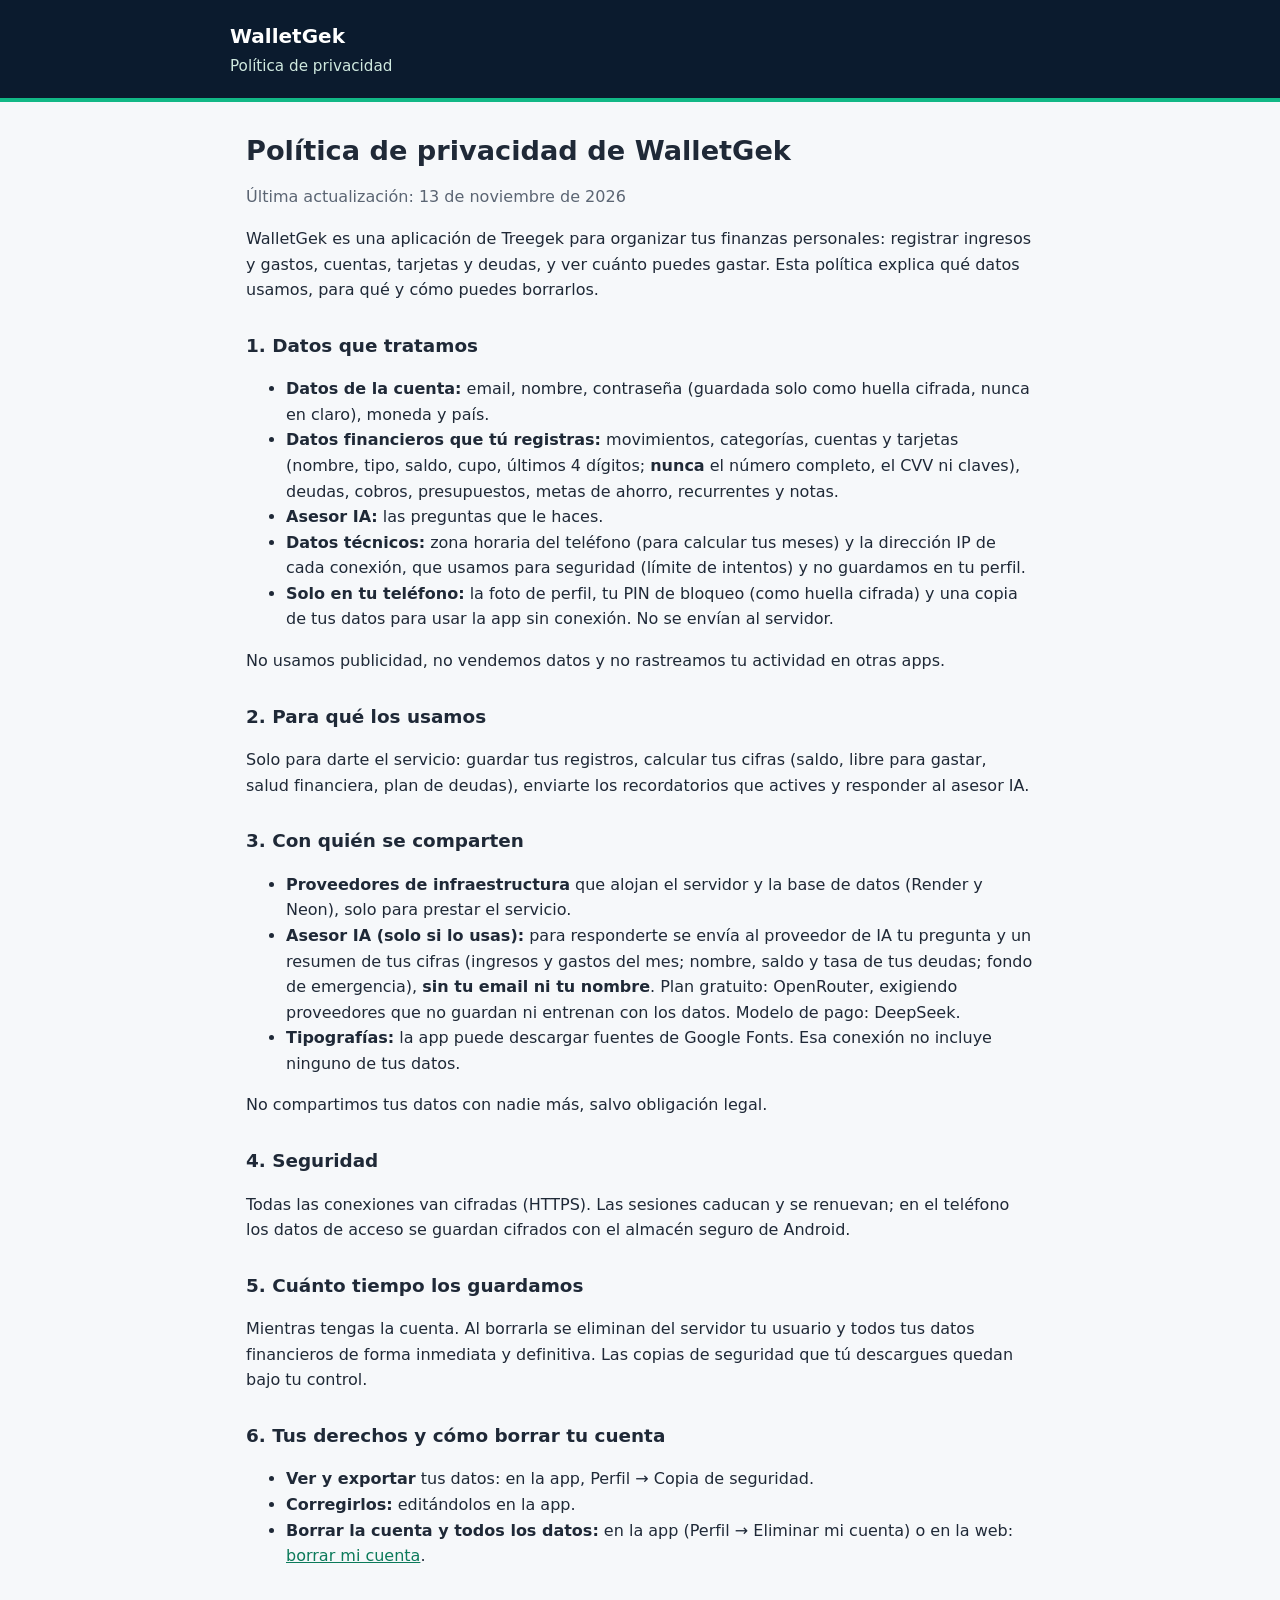
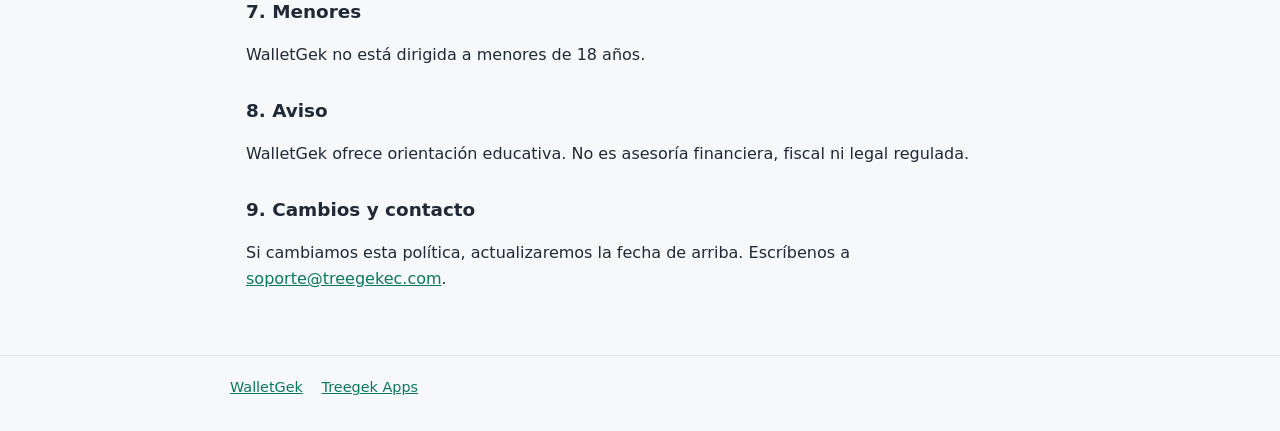
==== walletgek/privacidad.html @ 2eb5a954 "Sitio app.treegekec.com: landing y páginas legales de WalletGek y Treegek Notes Co-Authored-By: Clau" ====
<!doctype html>
<html lang="es">
<head>
<meta charset="utf-8">
<meta name="viewport" content="width=device-width, initial-scale=1">
<title>Política de privacidad · WalletGek</title>
<link rel="stylesheet" href="/style.css">
</head>
<body>
<header class="site"><div class="wrap"><div><a class="brand" href="/walletgek/">WalletGek</a><p>Política de privacidad</p></div></div></header>
<main>
<h1>Política de privacidad de WalletGek</h1>
<p class="muted">Última actualización: 13 de noviembre de 2026</p>
<p>WalletGek es una aplicación de Treegek para organizar tus finanzas personales: registrar ingresos y gastos,
cuentas, tarjetas y deudas, y ver cuánto puedes gastar. Esta política explica qué datos usamos, para qué y
cómo puedes borrarlos.</p>

<h2>1. Datos que tratamos</h2>
<ul>
  <li><b>Datos de la cuenta:</b> email, nombre, contraseña (guardada solo como huella cifrada, nunca en claro), moneda y país.</li>
  <li><b>Datos financieros que tú registras:</b> movimientos, categorías, cuentas y tarjetas (nombre, tipo, saldo,
  cupo, últimos 4 dígitos; <b>nunca</b> el número completo, el CVV ni claves), deudas, cobros, presupuestos,
  metas de ahorro, recurrentes y notas.</li>
  <li><b>Asesor IA:</b> las preguntas que le haces.</li>
  <li><b>Datos técnicos:</b> zona horaria del teléfono (para calcular tus meses) y la dirección IP de cada conexión,
  que usamos para seguridad (límite de intentos) y no guardamos en tu perfil.</li>
  <li><b>Solo en tu teléfono:</b> la foto de perfil, tu PIN de bloqueo (como huella cifrada) y una copia de tus
  datos para usar la app sin conexión. No se envían al servidor.</li>
</ul>
<p>No usamos publicidad, no vendemos datos y no rastreamos tu actividad en otras apps.</p>

<h2>2. Para qué los usamos</h2>
<p>Solo para darte el servicio: guardar tus registros, calcular tus cifras (saldo, libre para gastar, salud
financiera, plan de deudas), enviarte los recordatorios que actives y responder al asesor IA.</p>

<h2>3. Con quién se comparten</h2>
<ul>
  <li><b>Proveedores de infraestructura</b> que alojan el servidor y la base de datos (Render y Neon), solo para
  prestar el servicio.</li>
  <li><b>Asesor IA (solo si lo usas):</b> para responderte se envía al proveedor de IA tu pregunta y un resumen de tus
  cifras (ingresos y gastos del mes; nombre, saldo y tasa de tus deudas; fondo de emergencia), <b>sin tu email ni tu nombre</b>.
  Plan gratuito: OpenRouter, exigiendo proveedores que no guardan ni entrenan con los datos. Modelo de pago: DeepSeek.</li>
  <li><b>Tipografías:</b> la app puede descargar fuentes de Google Fonts. Esa conexión no incluye ninguno de tus datos.</li>
</ul>
<p>No compartimos tus datos con nadie más, salvo obligación legal.</p>

<h2>4. Seguridad</h2>
<p>Todas las conexiones van cifradas (HTTPS). Las sesiones caducan y se renuevan; en el teléfono los datos de
acceso se guardan cifrados con el almacén seguro de Android.</p>

<h2>5. Cuánto tiempo los guardamos</h2>
<p>Mientras tengas la cuenta. Al borrarla se eliminan del servidor tu usuario y todos tus datos financieros de
forma inmediata y definitiva. Las copias de seguridad que tú descargues quedan bajo tu control.</p>

<h2>6. Tus derechos y cómo borrar tu cuenta</h2>
<ul>
  <li><b>Ver y exportar</b> tus datos: en la app, Perfil → Copia de seguridad.</li>
  <li><b>Corregirlos:</b> editándolos en la app.</li>
  <li><b>Borrar la cuenta y todos los datos:</b> en la app (Perfil → Eliminar mi cuenta) o en la web:
  <a href="/walletgek/borrar-cuenta.html">borrar mi cuenta</a>.</li>
</ul>

<h2>7. Menores</h2>
<p>WalletGek no está dirigida a menores de 18 años.</p>

<h2>8. Aviso</h2>
<p>WalletGek ofrece orientación educativa. No es asesoría financiera, fiscal ni legal regulada.</p>

<h2>9. Cambios y contacto</h2>
<p>Si cambiamos esta política, actualizaremos la fecha de arriba. Escríbenos a
<a href="mailto:soporte@treegekec.com">soporte@treegekec.com</a>.</p>
</main>
<footer class="site"><div class="wrap">
  <a href="/walletgek/">WalletGek</a>
  <a href="/">Treegek Apps</a>
</div></footer>
</body>
</html>
---- style.css ----
:root {
  --bg: #F6F8FA;
  --surface: #FFFFFF;
  --ink: #1F2937;
  --muted: #5B6573;
  --line: #DDE3EA;
  --navy: #0B1B2E;
  --accent: #12B886;
  --accent-ink: #0B7A5A;
  --danger: #C0392B;
}
@media (prefers-color-scheme: dark) {
  :root {
    --bg: #0B1220;
    --surface: #111A2B;
    --ink: #E5E9F0;
    --muted: #9AA6B6;
    --line: #22304A;
    --navy: #060D18;
    --accent: #2BD49F;
    --accent-ink: #2BD49F;
    --danger: #FF6B5E;
  }
}
* { box-sizing: border-box; }
html { -webkit-text-size-adjust: 100%; }
body {
  margin: 0;
  font-family: system-ui, -apple-system, "Segoe UI", Roboto, sans-serif;
  color: var(--ink);
  background: var(--bg);
  line-height: 1.6;
}
a { color: var(--accent-ink); }
header.site {
  background: var(--navy);
  color: #fff;
  padding: 20px 16px;
  border-bottom: 4px solid var(--accent);
}
header.site .wrap { display: flex; align-items: center; gap: 12px; flex-wrap: wrap; }
header.site a.brand { color: #fff; text-decoration: none; font-weight: 700; font-size: 1.25rem; }
header.site p { margin: 2px 0 0; color: #CFE9DF; font-size: .95rem; }
.wrap { max-width: 820px; margin: 0 auto; }
main { max-width: 820px; margin: 0 auto; padding: 24px 16px 48px; }
h1 { font-size: 1.7rem; line-height: 1.25; margin: 8px 0 12px; }
h2 { font-size: 1.15rem; margin-top: 28px; }
.muted, small { color: var(--muted); }
.card {
  background: var(--surface);
  border: 1px solid var(--line);
  border-radius: 14px;
  padding: 18px;
  margin: 14px 0;
}
.grid { display: grid; gap: 14px; grid-template-columns: repeat(auto-fit, minmax(240px, 1fr)); }
.grid .card { margin: 0; }
.card h2 { margin-top: 0; }
.btn {
  display: inline-block;
  background: var(--accent);
  color: #062A1E;
  font-weight: 700;
  border-radius: 10px;
  padding: 10px 16px;
  text-decoration: none;
  margin: 6px 8px 0 0;
}
.btn.secondary { background: transparent; color: var(--accent-ink); border: 1px solid var(--line); }
ul.features { padding-left: 1.2rem; }
label { display: block; font-weight: 600; margin-top: 12px; }
input {
  width: 100%;
  padding: 10px 12px;
  border: 1px solid var(--line);
  border-radius: 8px;
  font-size: 1rem;
  background: var(--bg);
  color: var(--ink);
}
button.danger {
  margin-top: 16px;
  background: var(--danger);
  color: #fff;
  border: 0;
  border-radius: 8px;
  padding: 12px 18px;
  font-size: 1rem;
  font-weight: 600;
  cursor: pointer;
}
footer.site {
  border-top: 1px solid var(--line);
  padding: 20px 16px 32px;
  color: var(--muted);
  font-size: .9rem;
}
footer.site .wrap a { margin-right: 14px; }
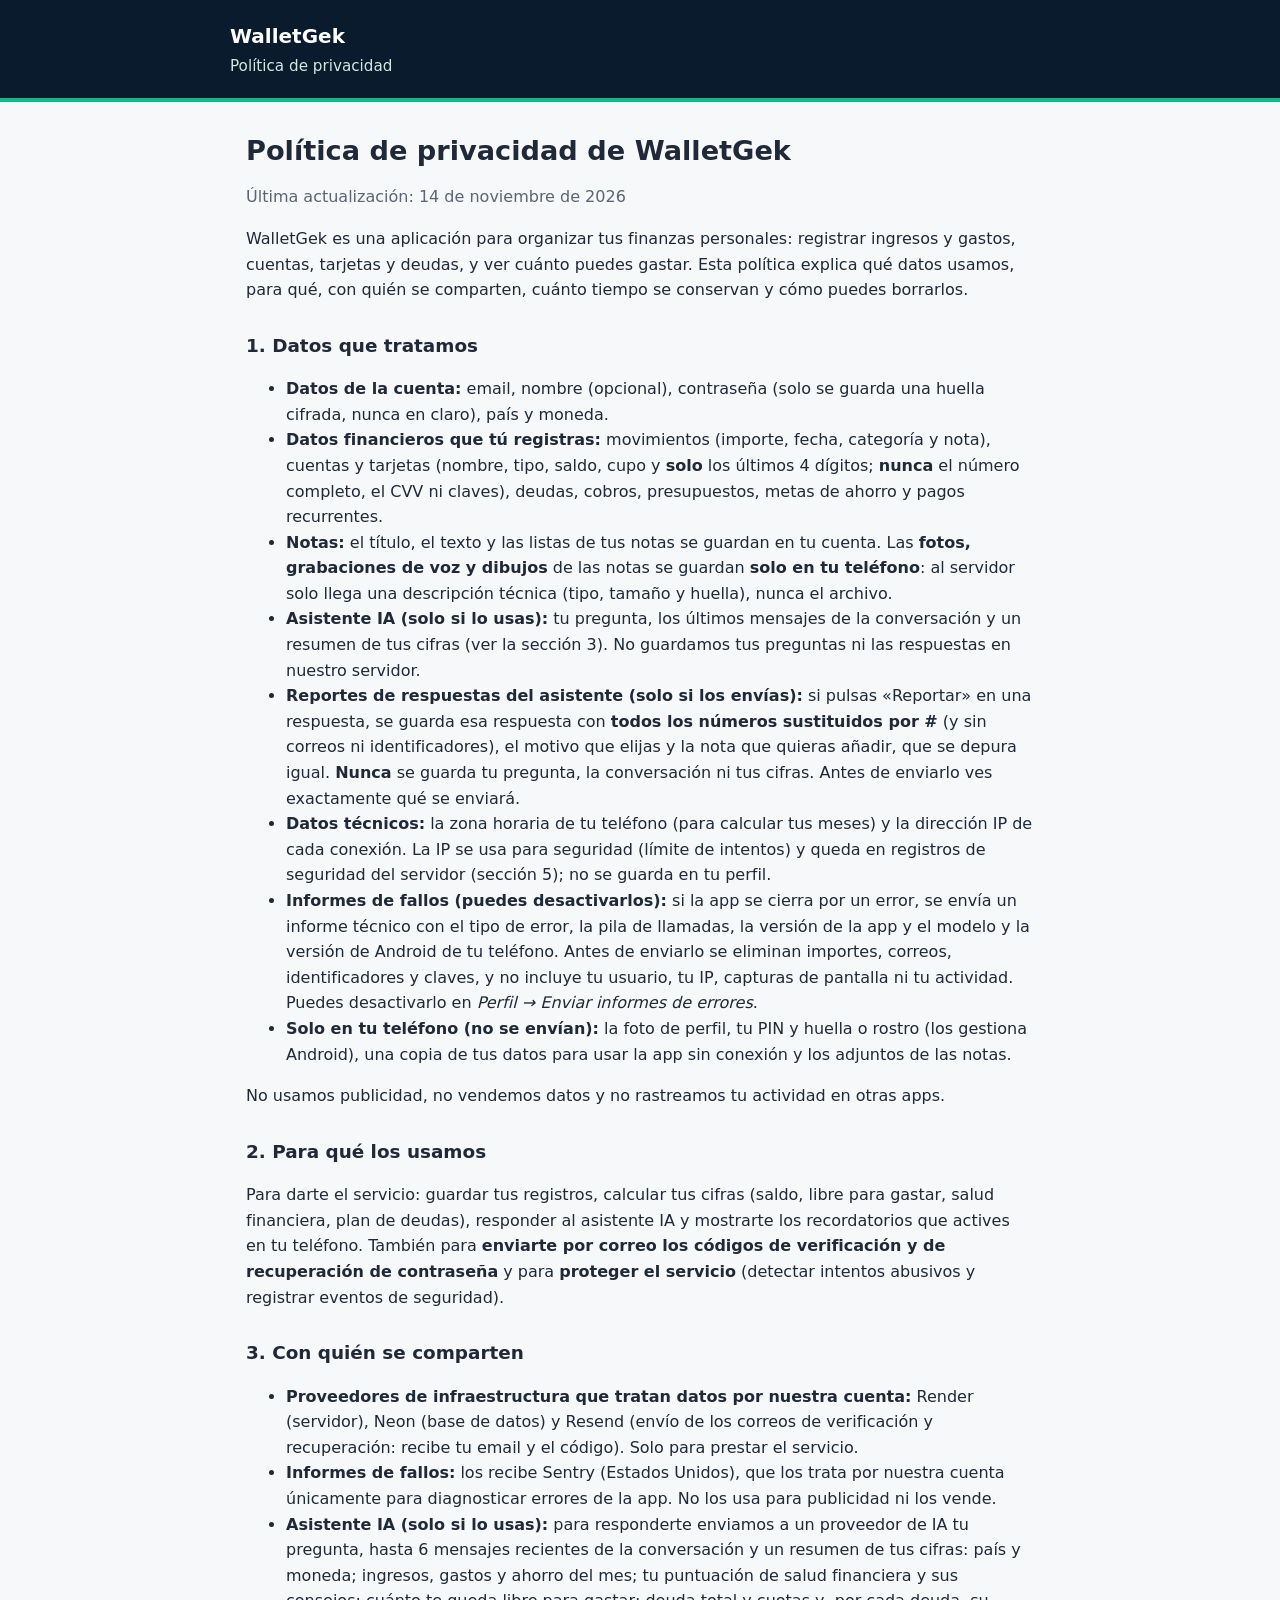
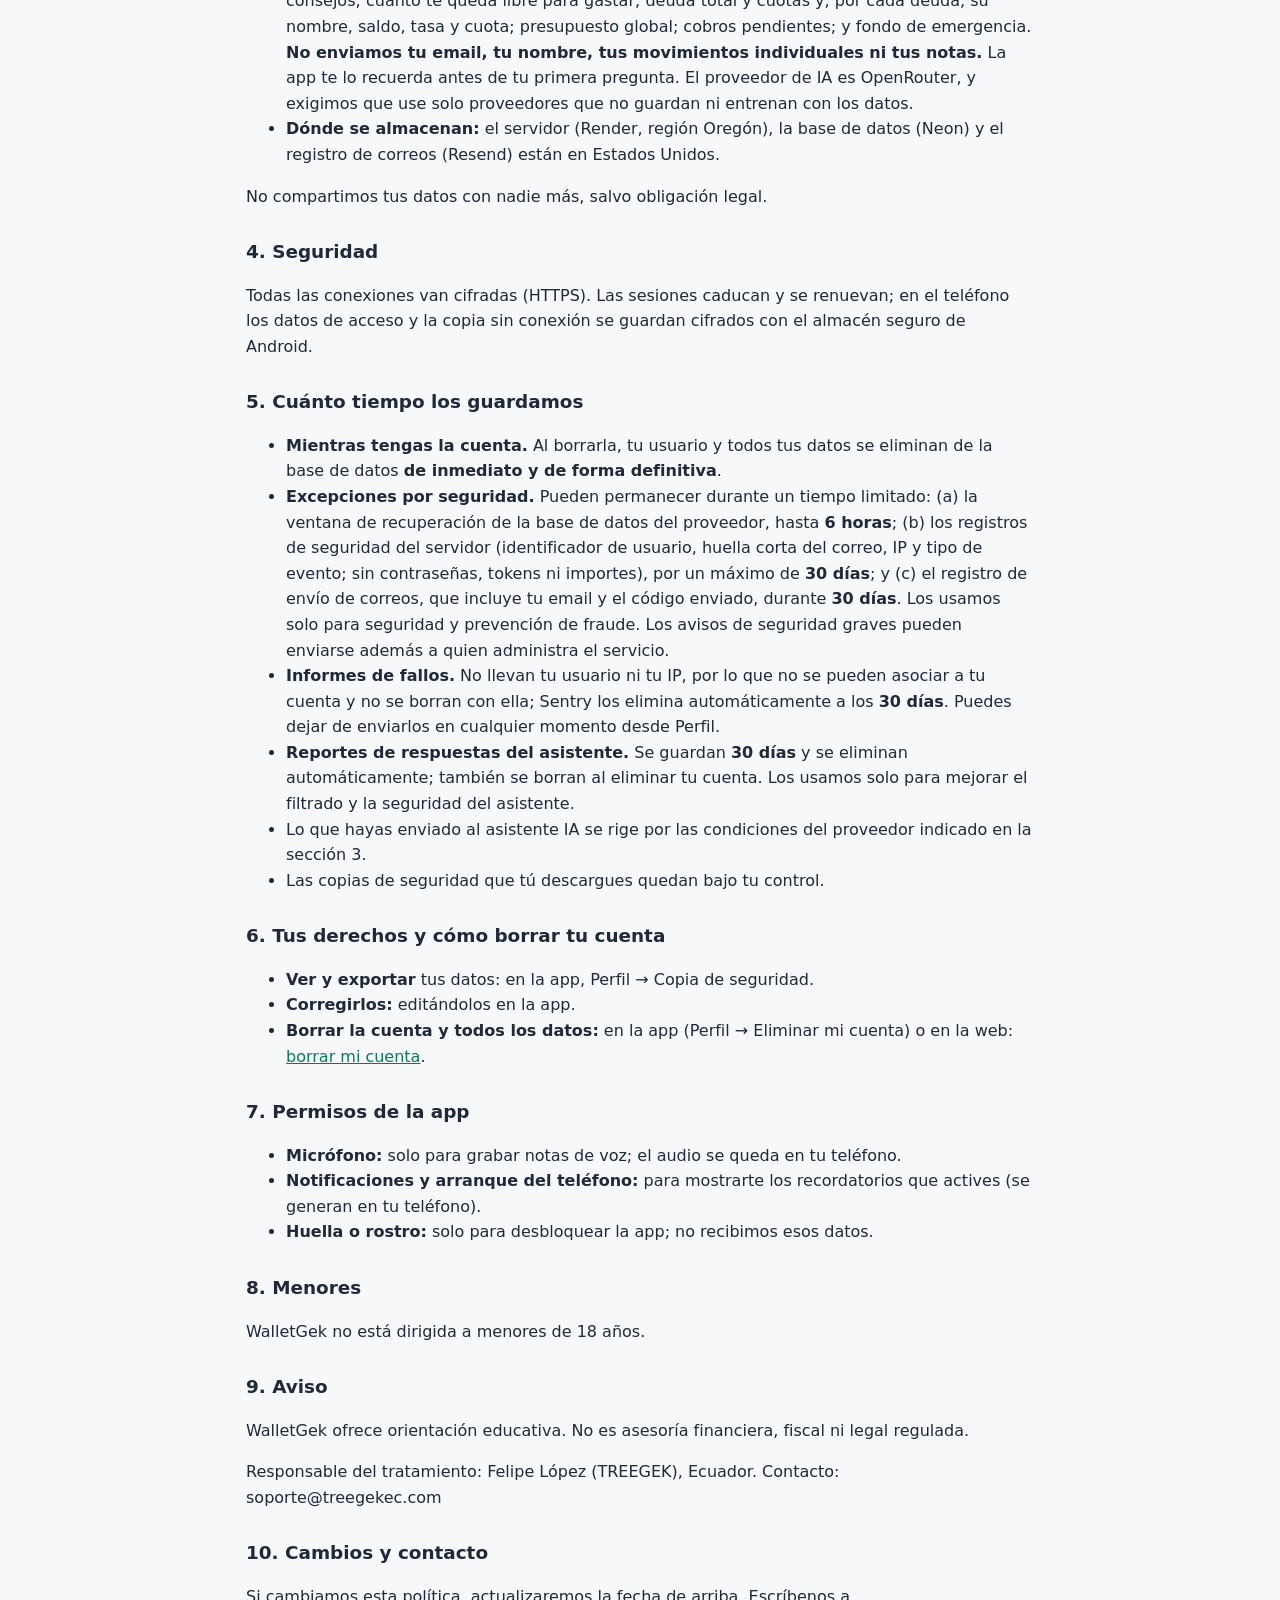
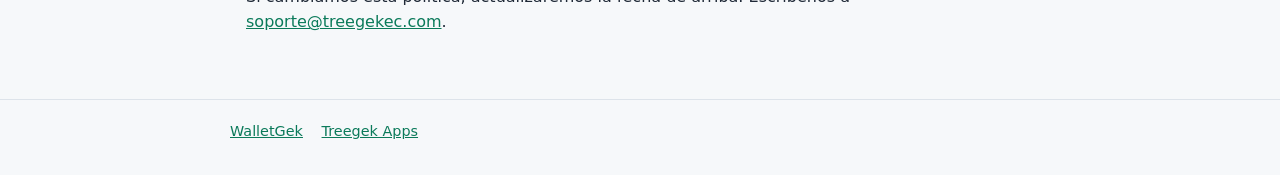
==== commit c8115a93: "walletgek: política de privacidad igual a la vigente (14-nov-2026) Añade Sentry (informes de fallos)" ====
--- a/walletgek/privacidad.html
+++ b/walletgek/privacidad.html
@@ -10,47 +10,86 @@
 <header class="site"><div class="wrap"><div><a class="brand" href="/walletgek/">WalletGek</a><p>Política de privacidad</p></div></div></header>
 <main>
 <h1>Política de privacidad de WalletGek</h1>
-<p class="muted">Última actualización: 13 de noviembre de 2026</p>
-<p>WalletGek es una aplicación de Treegek para organizar tus finanzas personales: registrar ingresos y gastos,
-cuentas, tarjetas y deudas, y ver cuánto puedes gastar. Esta política explica qué datos usamos, para qué y
-cómo puedes borrarlos.</p>
+<p class="muted">Última actualización: 14 de noviembre de 2026</p>
+<p>WalletGek es una aplicación para organizar tus finanzas personales: registrar ingresos y gastos,
+cuentas, tarjetas y deudas, y ver cuánto puedes gastar. Esta política explica qué datos usamos, para qué,
+con quién se comparten, cuánto tiempo se conservan y cómo puedes borrarlos.</p>
 
 <h2>1. Datos que tratamos</h2>
 <ul>
-  <li><b>Datos de la cuenta:</b> email, nombre, contraseña (guardada solo como huella cifrada, nunca en claro), moneda y país.</li>
-  <li><b>Datos financieros que tú registras:</b> movimientos, categorías, cuentas y tarjetas (nombre, tipo, saldo,
-  cupo, últimos 4 dígitos; <b>nunca</b> el número completo, el CVV ni claves), deudas, cobros, presupuestos,
-  metas de ahorro, recurrentes y notas.</li>
-  <li><b>Asesor IA:</b> las preguntas que le haces.</li>
-  <li><b>Datos técnicos:</b> zona horaria del teléfono (para calcular tus meses) y la dirección IP de cada conexión,
-  que usamos para seguridad (límite de intentos) y no guardamos en tu perfil.</li>
-  <li><b>Solo en tu teléfono:</b> la foto de perfil, tu PIN de bloqueo (como huella cifrada) y una copia de tus
-  datos para usar la app sin conexión. No se envían al servidor.</li>
+  <li><b>Datos de la cuenta:</b> email, nombre (opcional), contraseña (solo se guarda una huella cifrada, nunca en claro),
+  país y moneda.</li>
+  <li><b>Datos financieros que tú registras:</b> movimientos (importe, fecha, categoría y nota), cuentas y tarjetas
+  (nombre, tipo, saldo, cupo y <b>solo</b> los últimos 4 dígitos; <b>nunca</b> el número completo, el CVV ni claves),
+  deudas, cobros, presupuestos, metas de ahorro y pagos recurrentes.</li>
+  <li><b>Notas:</b> el título, el texto y las listas de tus notas se guardan en tu cuenta. Las <b>fotos, grabaciones
+  de voz y dibujos</b> de las notas se guardan <b>solo en tu teléfono</b>: al servidor solo llega una descripción
+  técnica (tipo, tamaño y huella), nunca el archivo.</li>
+  <li><b>Asistente IA (solo si lo usas):</b> tu pregunta, los últimos mensajes de la conversación y un resumen de tus
+  cifras (ver la sección 3). No guardamos tus preguntas ni las respuestas en nuestro servidor.</li>
+  <li><b>Reportes de respuestas del asistente (solo si los envías):</b> si pulsas «Reportar» en una respuesta, se
+  guarda esa respuesta con <b>todos los números sustituidos por #</b> (y sin correos ni identificadores), el motivo que
+  elijas y la nota que quieras añadir, que se depura igual. <b>Nunca</b> se guarda tu pregunta, la conversación ni tus
+  cifras. Antes de enviarlo ves exactamente qué se enviará.</li>
+  <li><b>Datos técnicos:</b> la zona horaria de tu teléfono (para calcular tus meses) y la dirección IP de cada
+  conexión. La IP se usa para seguridad (límite de intentos) y queda en registros de seguridad del servidor
+  (sección 5); no se guarda en tu perfil.</li>
+  <li><b>Informes de fallos (puedes desactivarlos):</b> si la app se cierra por un error, se envía un informe técnico
+  con el tipo de error, la pila de llamadas, la versión de la app y el modelo y la versión de Android de tu teléfono.
+  Antes de enviarlo se eliminan importes, correos, identificadores y claves, y no incluye tu usuario, tu IP, capturas
+  de pantalla ni tu actividad. Puedes desactivarlo en <i>Perfil → Enviar informes de errores</i>.</li>
+  <li><b>Solo en tu teléfono (no se envían):</b> la foto de perfil, tu PIN y huella o rostro (los gestiona Android),
+  una copia de tus datos para usar la app sin conexión y los adjuntos de las notas.</li>
 </ul>
 <p>No usamos publicidad, no vendemos datos y no rastreamos tu actividad en otras apps.</p>
 
 <h2>2. Para qué los usamos</h2>
-<p>Solo para darte el servicio: guardar tus registros, calcular tus cifras (saldo, libre para gastar, salud
-financiera, plan de deudas), enviarte los recordatorios que actives y responder al asesor IA.</p>
+<p>Para darte el servicio: guardar tus registros, calcular tus cifras (saldo, libre para gastar, salud financiera,
+plan de deudas), responder al asistente IA y mostrarte los recordatorios que actives en tu teléfono. También para
+<b>enviarte por correo los códigos de verificación y de recuperación de contraseña</b> y para <b>proteger el
+servicio</b> (detectar intentos abusivos y registrar eventos de seguridad).</p>
 
 <h2>3. Con quién se comparten</h2>
 <ul>
-  <li><b>Proveedores de infraestructura</b> que alojan el servidor y la base de datos (Render y Neon), solo para
+  <li><b>Proveedores de infraestructura que tratan datos por nuestra cuenta:</b> Render (servidor), Neon (base de
+  datos) y Resend (envío de los correos de verificación y recuperación: recibe tu email y el código). Solo para
   prestar el servicio.</li>
-  <li><b>Asesor IA (solo si lo usas):</b> para responderte se envía al proveedor de IA tu pregunta y un resumen de tus
-  cifras (ingresos y gastos del mes; nombre, saldo y tasa de tus deudas; fondo de emergencia), <b>sin tu email ni tu nombre</b>.
-  Plan gratuito: OpenRouter, exigiendo proveedores que no guardan ni entrenan con los datos. Modelo de pago: DeepSeek.</li>
-  <li><b>Tipografías:</b> la app puede descargar fuentes de Google Fonts. Esa conexión no incluye ninguno de tus datos.</li>
+  <li><b>Informes de fallos:</b> los recibe Sentry (Estados Unidos), que los trata por nuestra cuenta únicamente para
+  diagnosticar errores de la app. No los usa para publicidad ni los vende.</li>
+  <li><b>Asistente IA (solo si lo usas):</b> para responderte enviamos a un proveedor de IA tu pregunta, hasta 6 mensajes
+  recientes de la conversación y un resumen de tus cifras: país y moneda; ingresos, gastos y ahorro del mes; tu
+  puntuación de salud financiera y sus consejos; cuánto te queda libre para gastar; deuda total y cuotas y, por cada
+  deuda, su nombre, saldo, tasa y cuota; presupuesto global; cobros pendientes; y fondo de emergencia.
+  <b>No enviamos tu email, tu nombre, tus movimientos individuales ni tus notas.</b> La app te lo recuerda antes de tu
+  primera pregunta.
+    El proveedor de IA es OpenRouter, y exigimos que use solo proveedores que no guardan ni entrenan con los datos.
+  </li>
+  <li><b>Dónde se almacenan:</b> el servidor (Render, región Oregón), la base de datos (Neon) y el registro de correos (Resend) están en Estados Unidos.</li>
 </ul>
 <p>No compartimos tus datos con nadie más, salvo obligación legal.</p>
 
 <h2>4. Seguridad</h2>
-<p>Todas las conexiones van cifradas (HTTPS). Las sesiones caducan y se renuevan; en el teléfono los datos de
-acceso se guardan cifrados con el almacén seguro de Android.</p>
+<p>Todas las conexiones van cifradas (HTTPS). Las sesiones caducan y se renuevan; en el teléfono los datos de acceso
+y la copia sin conexión se guardan cifrados con el almacén seguro de Android.</p>
 
 <h2>5. Cuánto tiempo los guardamos</h2>
-<p>Mientras tengas la cuenta. Al borrarla se eliminan del servidor tu usuario y todos tus datos financieros de
-forma inmediata y definitiva. Las copias de seguridad que tú descargues quedan bajo tu control.</p>
+<ul>
+  <li><b>Mientras tengas la cuenta.</b> Al borrarla, tu usuario y todos tus datos se eliminan de la base de datos
+  <b>de inmediato y de forma definitiva</b>.</li>
+  <li><b>Excepciones por seguridad.</b> Pueden permanecer durante un tiempo limitado: (a) la ventana de recuperación de
+  la base de datos del proveedor, hasta <b>6 horas</b>; (b) los registros de seguridad del servidor (identificador de
+  usuario, huella corta del correo, IP y tipo de evento; sin contraseñas, tokens ni importes), por un máximo de
+  <b>30 días</b>; y (c) el registro de envío de correos, que incluye tu email y el código enviado, durante
+  <b>30 días</b>. Los usamos solo para seguridad y prevención de fraude. Los avisos de seguridad graves pueden
+  enviarse además a quien administra el servicio.</li>
+  <li><b>Informes de fallos.</b> No llevan tu usuario ni tu IP, por lo que no se pueden asociar a tu cuenta y no se
+  borran con ella; Sentry los elimina automáticamente a los <b>30 días</b>. Puedes dejar de enviarlos en cualquier
+  momento desde Perfil.</li>
+  <li><b>Reportes de respuestas del asistente.</b> Se guardan <b>30 días</b> y se eliminan automáticamente; también se
+  borran al eliminar tu cuenta. Los usamos solo para mejorar el filtrado y la seguridad del asistente.</li>
+  <li>Lo que hayas enviado al asistente IA se rige por las condiciones del proveedor indicado en la sección 3.</li>
+  <li>Las copias de seguridad que tú descargues quedan bajo tu control.</li>
+</ul>
 
 <h2>6. Tus derechos y cómo borrar tu cuenta</h2>
 <ul>
@@ -60,15 +99,23 @@
   <a href="/walletgek/borrar-cuenta.html">borrar mi cuenta</a>.</li>
 </ul>
 
-<h2>7. Menores</h2>
+<h2>7. Permisos de la app</h2>
+<ul>
+  <li><b>Micrófono:</b> solo para grabar notas de voz; el audio se queda en tu teléfono.</li>
+  <li><b>Notificaciones y arranque del teléfono:</b> para mostrarte los recordatorios que actives (se generan en tu
+  teléfono).</li>
+  <li><b>Huella o rostro:</b> solo para desbloquear la app; no recibimos esos datos.</li>
+</ul>
+
+<h2>8. Menores</h2>
 <p>WalletGek no está dirigida a menores de 18 años.</p>
 
-<h2>8. Aviso</h2>
+<h2>9. Aviso</h2>
 <p>WalletGek ofrece orientación educativa. No es asesoría financiera, fiscal ni legal regulada.</p>
+<p>Responsable del tratamiento: Felipe López (TREEGEK), Ecuador. Contacto: soporte@treegekec.com</p>
 
-<h2>9. Cambios y contacto</h2>
-<p>Si cambiamos esta política, actualizaremos la fecha de arriba. Escríbenos a
-<a href="mailto:soporte@treegekec.com">soporte@treegekec.com</a>.</p>
+<h2>10. Cambios y contacto</h2>
+<p>Si cambiamos esta política, actualizaremos la fecha de arriba. Escríbenos a <a href="mailto:soporte@treegekec.com">soporte@treegekec.com</a>.</p>
 </main>
 <footer class="site"><div class="wrap">
   <a href="/walletgek/">WalletGek</a>
